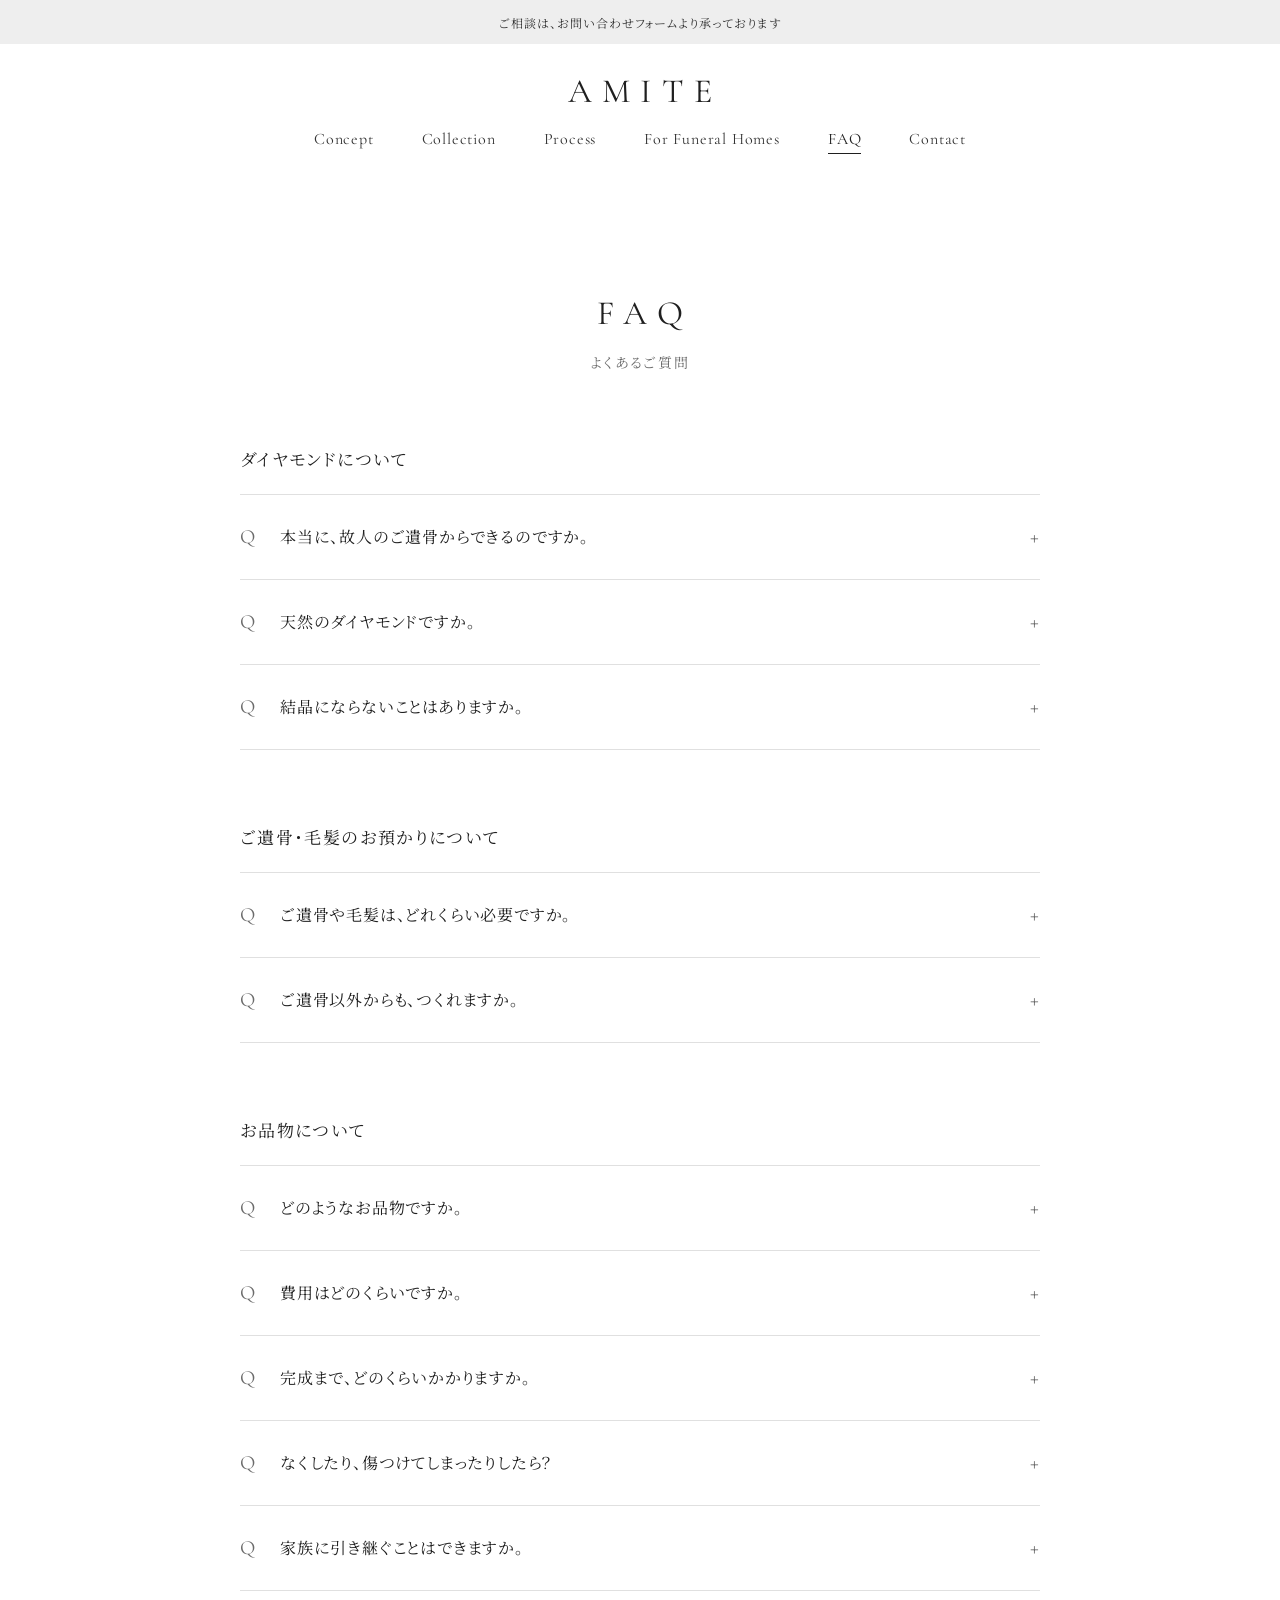
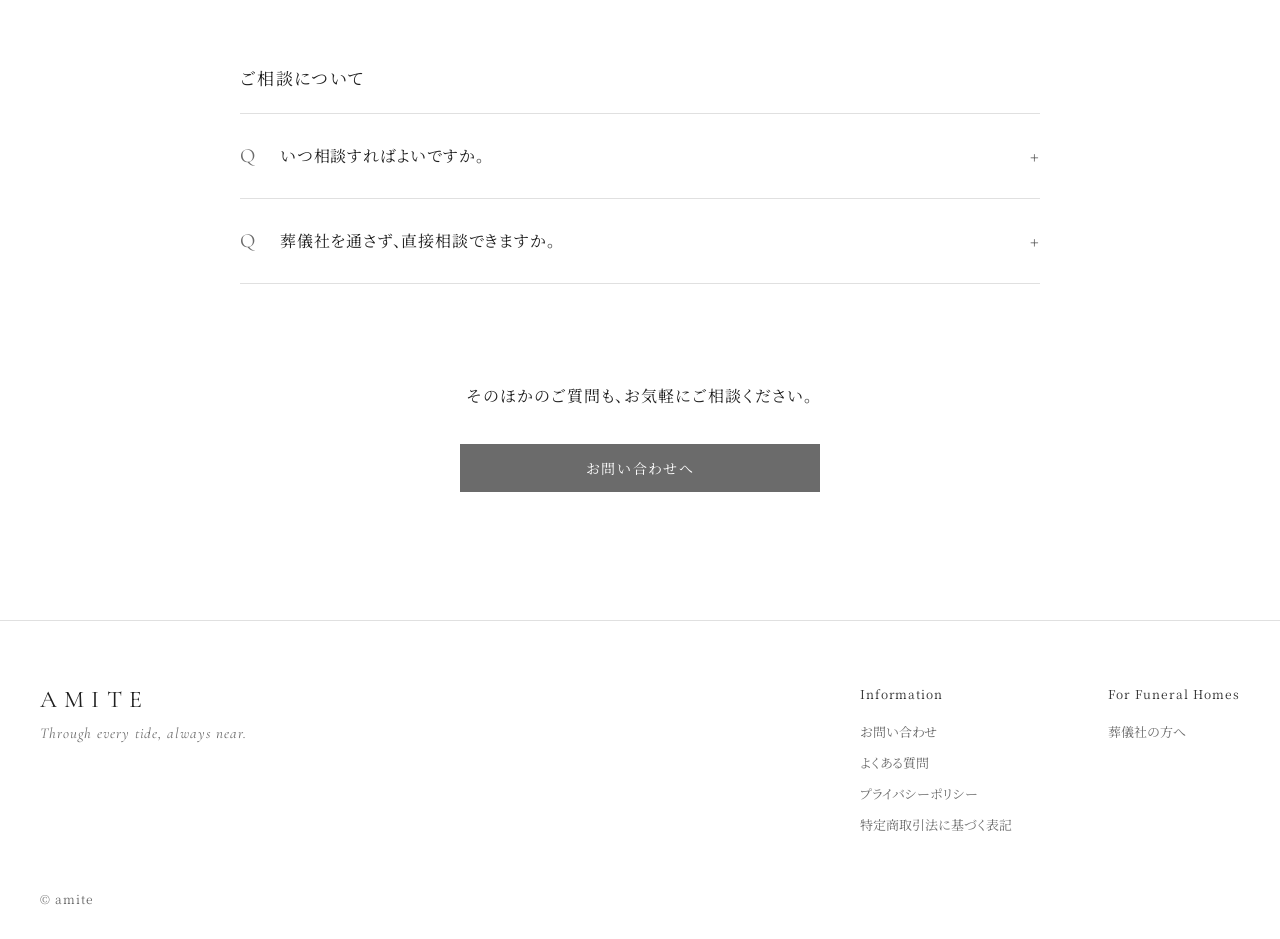
==== site/faq.html @ b63b6811 "FAQページを追加 Co-Authored-By: Claude Opus 5.5 <noreply@anthropic.com> Claude-Session: https://claude.ai/" ====
<!DOCTYPE html>
<html lang="ja">
<head>
<meta charset="utf-8">
<meta name="viewport" content="width=device-width, initial-scale=1">
<title>よくある質問｜amite</title>
<meta name="description" content="amiteのメモリアルペンダントについて、よくいただくご質問をまとめました。">
<link rel="preconnect" href="https://fonts.googleapis.com">
<link rel="preconnect" href="https://fonts.gstatic.com" crossorigin>
<link href="https://fonts.googleapis.com/css2?family=Cormorant+Garamond:ital,wght@0,400;1,400&family=Noto+Serif+JP:wght@400;600&display=swap" rel="stylesheet">
<link rel="stylesheet" href="css/style.css">
<script src="js/main.js" defer></script>
</head>
<body>

<div class="announce">ご相談は、お問い合わせフォームより承っております</div>

<header class="site-header" id="top">
  <a href="index.html" class="logo">AMITE</a>
  <button class="menu-btn" type="button" aria-expanded="false" aria-controls="global-nav" aria-label="メニューを開く"><span></span><span></span></button>
  <nav class="gnav" id="global-nav" aria-label="グローバルナビゲーション">
    <a href="index.html#concept">Concept</a>
    <a href="index.html#collection">Collection</a>
    <a href="index.html#process">Process</a>
    <a href="index.html#funeral">For Funeral Homes</a>
    <a href="faq.html" aria-current="page">FAQ</a>
    <a href="index.html#contact">Contact</a>
  </nav>
</header>

<main class="faq-page">
  <div class="faq-head">
    <h1 class="display">FAQ</h1>
    <p>よくあるご質問</p>
  </div>

  <section class="faq-group" aria-labelledby="faq-g1">
    <h2 class="faq-group-title" id="faq-g1">ダイヤモンドについて</h2>
    <details class="faq-item">
      <summary><span class="faq-q">Q</span><span class="faq-text">本当に、故人のご遺骨からできるのですか。</span></summary>
      <div class="faq-a"><p>ご遺骨に含まれる炭素を取り出し、高温低圧の環境で少しずつ結晶を育てます。技術としては確立されたものです。私たちは製造の各工程で管理番号をお伝えし、検品の証明書をお付けしています。</p></div>
    </details>
    <details class="faq-item">
      <summary><span class="faq-q">Q</span><span class="faq-text">天然のダイヤモンドですか。</span></summary>
      <div class="faq-a"><p>実験室で生成されるラボグロウンダイヤモンドです。天然ダイヤモンドではありません。</p></div>
    </details>
    <details class="faq-item">
      <summary><span class="faq-q">Q</span><span class="faq-text">結晶にならないことはありますか。</span></summary>
      <div class="faq-a"><p>ごくまれにあります。これまでのところ、ほとんどの場合は問題なく結晶になっています。万が一そうならなかった場合は、全額をご返金します。ただし、お預かりしたご遺骨はお返しできません。</p></div>
    </details>
  </section>

  <section class="faq-group" aria-labelledby="faq-g2">
    <h2 class="faq-group-title" id="faq-g2">ご遺骨・毛髪のお預かりについて</h2>
    <details class="faq-item">
      <summary><span class="faq-q">Q</span><span class="faq-text">ご遺骨や毛髪は、どれくらい必要ですか。</span></summary>
      <div class="faq-a"><p>約2〜3グラムです。ごく一部で、すべてをお預かりするものではありません。</p></div>
    </details>
    <details class="faq-item">
      <summary><span class="faq-q">Q</span><span class="faq-text">ご遺骨以外からも、つくれますか。</span></summary>
      <div class="faq-a"><p>毛髪からもおつくりできます。</p></div>
    </details>
  </section>

  <section class="faq-group" aria-labelledby="faq-g3">
    <h2 class="faq-group-title" id="faq-g3">お品物について</h2>
    <details class="faq-item">
      <summary><span class="faq-q">Q</span><span class="faq-text">どのようなお品物ですか。</span></summary>
      <div class="faq-a">
        <dl class="faq-spec">
          <div><dt>かたち</dt><dd>ペンダント（チェーン付き）</dd></div>
          <div><dt>素材</dt><dd>K18／ご遺骨または毛髪から生成したダイヤモンド</dd></div>
          <div><dt>サイズ</dt><dd>0.3ct・0.5ct・0.7ct・1.0ct</dd></div>
        </dl>
      </div>
    </details>
    <details class="faq-item">
      <summary><span class="faq-q">Q</span><span class="faq-text">費用はどのくらいですか。</span></summary>
      <div class="faq-a"><p>仕様・価格は別途ご案内します。お気軽にお問い合わせください。</p></div>
    </details>
    <details class="faq-item">
      <summary><span class="faq-q">Q</span><span class="faq-text">完成まで、どのくらいかかりますか。</span></summary>
      <div class="faq-a"><p>素材のお預かりから、およそ5か月です。</p></div>
    </details>
    <details class="faq-item">
      <summary><span class="faq-q">Q</span><span class="faq-text">なくしたり、傷つけてしまったりしたら？</span></summary>
      <div class="faq-a"><p>同じものを作り直すことはできません。この点は、お決めになる前に必ずご承知おきください。</p></div>
    </details>
    <details class="faq-item">
      <summary><span class="faq-q">Q</span><span class="faq-text">家族に引き継ぐことはできますか。</span></summary>
      <div class="faq-a"><p>お手元に置いたのち、ご自身のお子さまやお孫さまへ引き継いでいくこともできます。</p></div>
    </details>
  </section>

  <section class="faq-group" aria-labelledby="faq-g4">
    <h2 class="faq-group-title" id="faq-g4">ご相談について</h2>
    <details class="faq-item">
      <summary><span class="faq-q">Q</span><span class="faq-text">いつ相談すればよいですか。</span></summary>
      <div class="faq-a"><p>お急ぎになる必要はありません。納骨時でも、四十九日でも、一周忌でも、十年後でも。ご家族の気持ちが定まったときに、はじめてご相談ください。決めないという選択も、もちろんあります。</p></div>
    </details>
    <details class="faq-item">
      <summary><span class="faq-q">Q</span><span class="faq-text">葬儀社を通さず、直接相談できますか。</span></summary>
      <div class="faq-a"><p>はい。葬儀社さまの窓口のほか、amiteのご相談窓口でも直接承っております。</p></div>
    </details>
  </section>

  <div class="faq-cta">
    <p>そのほかのご質問も、<br class="sp-only">お気軽にご相談ください。</p>
    <a href="index.html#contact" class="btn-primary btn-link">お問い合わせへ</a>
  </div>
</main>

<footer class="site-footer">
  <div class="footer-top">
    <div class="footer-brand">
      <div class="footer-logo">AMITE</div>
      <div class="footer-tag">Through every tide, always near.</div>
    </div>
    <div class="footer-links">
      <div class="footer-col">
        <div class="footer-col-title">Information</div>
        <a href="index.html#contact">お問い合わせ</a>
        <a href="faq.html">よくある質問</a>
        <a href="#">プライバシーポリシー</a>
        <a href="#">特定商取引法に基づく表記</a>
      </div>
      <div class="footer-col">
        <div class="footer-col-title">For Funeral Homes</div>
        <a href="index.html#funeral">葬儀社の方へ</a>
      </div>
    </div>
  </div>
  <div class="footer-copy">© amite</div>
</footer>

</body>
</html>
---- site/css/style.css ----
/* amite TOP — DESIGN.md のトークンに準拠 */
:root {
  --c-primary: #1F1F1F;
  --c-secondary: #6B6B6B;
  --c-neutral: #F6F6F6;
  --c-surface: #FFFFFF;
  --c-text: #333333;
  --c-announce: #EEEEEE;
  --c-border: #E0E0E0;
  --c-border-strong: #B5B5B5;
  --c-error: #A84545;
  --f-en: 'Cormorant Garamond', 'Noto Serif JP', serif;
  --f-ja: 'Noto Serif JP', 'Yu Mincho', 'YuMincho', serif;
  --side: clamp(24px, 4vw, 40px);
  --sec-y: clamp(96px, 12vw, 180px);
  --header-h: 150px;
}

*, *::before, *::after { box-sizing: border-box; }
html { scroll-behavior: smooth; -webkit-text-size-adjust: 100%; }
body {
  margin: 0;
  background: var(--c-surface);
  color: var(--c-text);
  font-family: var(--f-ja);
  -webkit-font-smoothing: antialiased;
  font-feature-settings: 'palt' 1;
}
body.is-locked { overflow: hidden; }
img { max-width: 100%; }
button { font-family: inherit; }
::selection { background: var(--c-primary); color: #fff; }
a { color: var(--c-text); text-decoration: underline; text-underline-offset: 6px; text-decoration-thickness: 1px; }
a:hover { color: var(--c-primary); }
:focus-visible { outline: 1px solid var(--c-primary); outline-offset: 4px; }

/* ---------- 共通タイポ ---------- */
.eyebrow { font-family: var(--f-en); font-size: 15px; letter-spacing: 0.36em; color: var(--c-secondary); }
.display { margin: 0; font-weight: 400; font-family: var(--f-en); font-size: 34px; line-height: 44px; letter-spacing: 0.3em; color: var(--c-primary); }
.heading { margin: 0; font-weight: 400; font-size: clamp(24px, 2.4vw, 32px); line-height: 1.7; letter-spacing: 0.12em; color: var(--c-primary); }
.subheading { margin: 0; font-weight: 400; font-size: 20px; line-height: 34px; letter-spacing: 0.06em; color: var(--c-primary); }
.body-lg { margin: 0; font-size: 16px; line-height: 2.1; letter-spacing: 0.05em; text-wrap: pretty; }
.body-md { margin: 0; font-size: 15px; line-height: 30px; letter-spacing: 0.05em; }
br.sp-only { display: none; }
.text-link { align-self: flex-start; font-size: 13px; letter-spacing: 0.1em; }

/* ---------- ボタン ---------- */
.btn-primary {
  width: 100%; max-width: 360px; height: 48px;
  background: var(--c-secondary); color: #fff; border: none;
  font-size: 14px; letter-spacing: 0.12em; cursor: pointer;
  transition: background .3s;
}
.btn-primary:hover { background: var(--c-primary); }
.btn-primary:disabled { opacity: .6; cursor: default; }
.btn-block { max-width: none; }
.btn-link { display: inline-flex; align-items: center; justify-content: center; text-decoration: none; color: #fff; }
.btn-link:hover { color: #fff; }
.btn-outline {
  height: 40px; padding: 0 20px;
  background: transparent; border: 1px solid var(--c-border-strong); color: var(--c-text);
  font-size: 14px; letter-spacing: 0.08em; cursor: pointer;
  transition: border-color .3s;
}
.btn-outline:hover { border-color: var(--c-primary); }
.btn-start { align-self: flex-start; }

/* ---------- スクロール表示 ---------- */
.rv { opacity: 0; transform: translateY(28px); transition: opacity 1.4s ease, transform 1.4s ease; }
.rv-delay { transition-delay: .25s; }
.is-in.rv, .is-in .rv { opacity: 1; transform: none; }

/* ---------- お知らせバー ---------- */
.announce {
  height: 44px; background: var(--c-announce);
  display: flex; align-items: center; justify-content: center;
  padding: 0 16px; text-align: center;
  font-size: 12px; letter-spacing: 0.08em; color: var(--c-text);
}

/* ---------- ヘッダー ---------- */
.site-header {
  position: sticky; top: 0; z-index: 40;
  background: #fff;
  display: flex; flex-direction: column; align-items: center; gap: 16px;
  padding: 28px 40px 22px;
  border-bottom: 1px solid transparent;
  transition: padding .5s ease, border-color .5s ease;
}
.site-header.is-scrolled { padding: 14px 40px 12px; border-bottom-color: var(--c-border); }
.logo {
  font-family: var(--f-en); font-size: 34px; letter-spacing: 0.3em; line-height: 1.2;
  color: var(--c-primary); padding-left: 0.3em; text-decoration: none;
  transition: font-size .5s ease;
}
.is-scrolled .logo { font-size: 24px; }
.gnav {
  display: flex; flex-wrap: wrap; justify-content: center; gap: 12px 48px;
  font-family: var(--f-en); font-size: 16px; letter-spacing: 0.05em;
}
.gnav a {
  color: var(--c-text); text-decoration: none;
  padding-bottom: 4px; border-bottom: 1px solid transparent;
  transition: border-color .3s;
}
.gnav a:hover { border-bottom-color: var(--c-primary); color: var(--c-primary); }
.gnav a[aria-current=page] { border-bottom-color: var(--c-primary); color: var(--c-primary); }
.menu-btn { display: none; }

/* ---------- ヒーロー ---------- */
.hero {
  position: relative;
  height: calc(100vh - var(--header-h)); min-height: 560px; max-height: 960px;
  overflow: hidden; background: #8C8478;
}
.hero-slide {
  position: absolute; inset: 0; width: 100%; height: 100%;
  object-fit: cover; display: block;
  opacity: 0; transform: scale(1.06);
  transition: opacity 1.6s ease, transform 9s ease-out;
}
.hero-slide.is-active { opacity: 1; transform: scale(1); }
.hero-shade { position: absolute; inset: 0; background: linear-gradient(to top, #00000066 0%, #00000000 45%); }
.hero-copy {
  position: absolute; left: clamp(24px, 4vw, 64px); bottom: clamp(40px, 7vh, 72px);
  display: flex; flex-direction: column; gap: 18px; color: #fff;
  opacity: 0; transform: translateY(16px);
  transition: opacity 1.6s ease .3s, transform 1.6s ease .3s;
}
.is-loaded .hero-copy { opacity: 1; transform: none; }
.hero-en { margin: 0; font-family: var(--f-en); font-style: italic; font-size: 19px; letter-spacing: 0.08em; }
.hero-title { margin: 0; font-weight: 400; font-size: clamp(26px, 3vw, 42px); line-height: 1.5; letter-spacing: 0.14em; }
.hero-ctrl {
  position: absolute; right: clamp(24px, 4vw, 64px); bottom: clamp(40px, 7vh, 72px);
  display: flex; align-items: center; gap: 20px; color: #fff;
}
.hero-no { font-family: var(--f-en); font-size: 15px; letter-spacing: 0.2em; }
.hero-prog { width: 96px; height: 1px; background: #FFFFFF59; position: relative; overflow: hidden; }
.hero-prog-bar { position: absolute; left: 0; top: 0; bottom: 0; width: 0; background: #fff; }
.hero-dots { display: flex; gap: 10px; }
.hero-dot {
  width: 8px; height: 8px; padding: 0; border: none; border-radius: 9999px;
  cursor: pointer; background: #FFFFFF80; transition: background .4s;
}
.hero-dot.is-active { background: #fff; }

/* ---------- Concept ---------- */
.concept {
  padding: var(--sec-y) var(--side) var(--sec-y) 0;
  display: grid; grid-template-columns: minmax(0, 5fr) minmax(0, 6fr);
  gap: clamp(40px, 8vw, 140px); align-items: center;
}
.concept-media { aspect-ratio: 4 / 5; overflow: hidden; background: var(--c-neutral); }
.concept-media img { width: 100%; height: 100%; object-fit: cover; display: block; }
.concept-body { display: flex; flex-direction: column; gap: 40px; max-width: 560px; }
.disclosure { display: flex; flex-direction: column; }
.disclosure-panel {
  overflow: hidden; max-height: 0; opacity: 0;
  transition: max-height 1s ease, opacity .8s ease .15s;
}
.disclosure-panel.is-open { opacity: 1; }
.statement {
  margin: 36px 0 0; padding-left: 24px; border-left: 1px solid var(--c-border);
  font-size: 15px; line-height: 2.3; letter-spacing: 0.08em; color: var(--c-text);
}

/* ---------- Collection ---------- */
.collection {
  padding: 0 var(--side) var(--sec-y);
  display: flex; flex-direction: column; gap: 64px;
}
.collection-head {
  display: flex; flex-wrap: wrap; gap: 16px 40px;
  justify-content: space-between; align-items: flex-end;
  border-bottom: 1px solid var(--c-border); padding-bottom: 28px;
}
.collection-head p { margin: 0; font-size: 15px; line-height: 28px; letter-spacing: 0.05em; }
.collection-grid {
  display: grid; grid-template-columns: minmax(0, 7fr) minmax(0, 5fr);
  gap: clamp(40px, 7vw, 120px); align-items: center;
}
.collection-media { position: relative; aspect-ratio: 1 / 1; overflow: hidden; background: var(--c-neutral); }
.motif-img {
  position: absolute; inset: 0; width: 100%; height: 100%;
  object-fit: cover; display: block;
  opacity: 0; transform: scale(1.04);
  transition: opacity 1s ease, transform 1.6s ease;
}
.motif-img.is-active { opacity: 1; transform: scale(1); }
.collection-info { display: flex; flex-direction: column; gap: 40px; }
.motif-picker { display: flex; gap: 28px; }
.motif-btn {
  display: flex; flex-direction: column; align-items: center; gap: 10px;
  background: none; border: none; padding: 0; cursor: pointer; color: var(--c-text);
}
.motif-thumb {
  width: 44px; height: 44px; border-radius: 9999px; padding: 3px;
  border: 1px solid var(--c-border); transition: border-color .3s;
  display: block; overflow: hidden; clip-path: circle(50%);
}
.motif-thumb img {
  width: 100%; height: 100%; border-radius: 9999px;
  object-fit: cover; transform: scale(3.2); display: block;
}
.motif-label { font-size: 12px; letter-spacing: 0.08em; color: var(--c-secondary); }
.motif-btn.is-active .motif-thumb { border-color: var(--c-primary); }
.motif-btn.is-active .motif-label { color: var(--c-primary); }
.motif-panel { display: flex; flex-direction: column; gap: 40px; }
.motif-panel[hidden] { display: none; }
.motif-name { display: flex; flex-direction: column; gap: 6px; }
.motif-en { font-family: var(--f-en); font-size: 44px; letter-spacing: 0.12em; line-height: 1.1; color: var(--c-primary); }
.motif-meta { display: flex; gap: 16px; font-size: 13px; letter-spacing: 0.08em; color: var(--c-secondary); }
.motif-desc { display: flex; flex-direction: column; gap: 4px; font-size: 16px; line-height: 2; letter-spacing: 0.05em; min-height: 128px; }
.motif-desc p { margin: 0; }

/* ---------- Engraving ---------- */
.engraving {
  background: var(--c-neutral);
  padding: clamp(96px, 11vw, 170px) var(--side);
  display: grid; grid-template-columns: repeat(2, minmax(0, 1fr));
  gap: clamp(48px, 7vw, 120px); align-items: start;
}
.engraving-body { display: flex; flex-direction: column; gap: 36px; padding-left: clamp(0px, 4vw, 80px); max-width: 560px; }
.engraving .note { margin: 0; font-size: 14px; line-height: 2; letter-spacing: 0.05em; color: var(--c-secondary); }
.questions { margin: 0; padding: 0; list-style: none; display: flex; flex-direction: column; }
.questions li {
  display: grid; grid-template-columns: 56px minmax(0, 1fr); gap: 16px;
  padding: 32px 0; border-top: 1px solid #D6D6D6;
}
.questions li:last-child { border-bottom: 1px solid #D6D6D6; }
.q-no { font-family: var(--f-en); font-style: italic; font-size: 22px; color: var(--c-secondary); }
.q-text { font-size: clamp(17px, 1.5vw, 20px); line-height: 1.9; letter-spacing: 0.06em; color: var(--c-primary); }

/* ---------- Process ---------- */
.process {
  padding: clamp(96px, 10vw, 160px) var(--side);
  border-top: 1px solid var(--c-border);
  display: flex; flex-direction: column; gap: 56px;
}
.process-head { display: flex; flex-wrap: wrap; gap: 24px 40px; justify-content: space-between; align-items: flex-end; }
.process-lead { display: flex; flex-direction: column; gap: 20px; }
.process-lead p { margin: 0; font-size: 16px; line-height: 32px; letter-spacing: 0.05em; }
.steps { display: grid; grid-template-columns: repeat(6, minmax(0, 1fr)); gap: 16px; }
.step {
  text-align: left; background: none; border: none;
  border-top: 1px solid var(--c-border); padding: 20px 0 0; cursor: pointer;
  display: flex; flex-direction: column; gap: 8px; transition: border-color .4s;
}
.step-n { font-family: var(--f-en); font-size: 16px; letter-spacing: 0.1em; color: var(--c-secondary); transition: color .4s; }
.step-t { font-size: 15px; letter-spacing: 0.05em; color: var(--c-secondary); transition: color .4s; }
.step.is-done { border-top-color: var(--c-primary); }
.step.is-active .step-n, .step.is-active .step-t { color: var(--c-primary); }
.process-detail {
  display: grid; grid-template-columns: minmax(0, 5fr) minmax(0, 7fr);
  gap: clamp(40px, 7vw, 120px); align-items: center;
}
.step-panel { display: flex; flex-direction: column; gap: 20px; }
.step-panel[hidden] { display: none; }
.step-big { font-family: var(--f-en); font-size: 72px; line-height: 1; letter-spacing: 0.04em; color: var(--c-primary); }
.step-title { font-size: 20px; line-height: 34px; letter-spacing: 0.06em; color: var(--c-primary); }
.step-panel p { margin: 0; font-size: 15px; line-height: 30px; letter-spacing: 0.05em; min-height: 60px; }
.process-media { aspect-ratio: 3 / 2; overflow: hidden; background: var(--c-neutral); }
.process-media img { width: 100%; height: 100%; object-fit: cover; display: block; }

/* ---------- Booklet / Funeral ---------- */
.info {
  margin: 0 var(--side);
  border-top: 1px solid var(--c-border); border-bottom: 1px solid var(--c-border);
  display: grid; grid-template-columns: repeat(2, minmax(0, 1fr));
}
.info-col { padding: clamp(48px, 6vw, 88px) clamp(24px, 5vw, 80px); display: flex; flex-direction: column; gap: 24px; }
.info-booklet { border-right: 1px solid var(--c-border); }
.booklet-frame {
  background: var(--c-neutral); height: 460px; margin-bottom: 16px;
  display: flex; align-items: center; justify-content: center;
  padding: 32px; overflow: hidden;
}
.booklet-frame img { height: 100%; width: auto; max-width: 100%; object-fit: contain; display: block; }
.fh-actions { display: flex; flex-wrap: wrap; gap: 24px; align-items: center; }
.fh-message {
  margin-top: 8px; padding-left: 24px; border-left: 1px solid var(--c-border);
  display: flex; flex-direction: column; gap: 16px;
  font-size: 14px; line-height: 2.1; letter-spacing: 0.05em; color: var(--c-text);
}
.fh-message p { margin: 0; }
.fh-message dl { margin: 0; display: flex; flex-direction: column; gap: 14px; }
.fh-message dl > div { display: flex; flex-direction: column; gap: 2px; }
.fh-message dt { color: var(--c-primary); font-weight: 600; letter-spacing: 0.08em; }
.fh-message dd { margin: 0 0 0 1em; color: var(--c-secondary); }

/* ---------- Contact ---------- */
.contact {
  padding: var(--sec-y) 24px;
  display: flex; flex-direction: column; align-items: center; gap: 44px;
}
.contact .display { padding-left: 0.3em; }
.contact p { margin: 0; font-size: 17px; line-height: 2; letter-spacing: 0.06em; text-align: center; color: var(--c-primary); }

/* ---------- FAQ ---------- */
section[id] { scroll-margin-top: 120px; }
.faq-page { max-width: 880px; margin: 0 auto; padding: clamp(80px, 9vw, 140px) var(--side) clamp(96px, 10vw, 160px); display: flex; flex-direction: column; gap: 72px; }
.faq-head { display: flex; flex-direction: column; align-items: center; gap: 16px; text-align: center; }
.faq-head .display { padding-left: 0.3em; }
.faq-head p { margin: 0; font-size: 14px; letter-spacing: 0.12em; color: var(--c-secondary); }
.faq-group { display: flex; flex-direction: column; }
.faq-group-title { margin: 0 0 20px; font-weight: 400; font-size: 17px; line-height: 30px; letter-spacing: 0.08em; color: var(--c-primary); }
.faq-item { border-top: 1px solid var(--c-border); }
.faq-item:last-child { border-bottom: 1px solid var(--c-border); }
.faq-item summary {
  list-style: none; cursor: pointer;
  display: grid; grid-template-columns: 28px minmax(0, 1fr) 16px; gap: 12px; align-items: baseline;
  padding: 24px 0; font-size: 16px; line-height: 1.8; letter-spacing: 0.05em; color: var(--c-primary);
}
.faq-item summary::-webkit-details-marker { display: none; }
.faq-item summary::after { content: '+'; font-family: var(--f-en); font-size: 22px; line-height: 1; color: var(--c-secondary); justify-self: end; transition: transform .3s ease; }
.faq-item[open] summary::after { transform: rotate(45deg); }
.faq-q { font-family: var(--f-en); font-size: 20px; color: var(--c-secondary); }
.faq-a { padding: 0 28px 28px 40px; font-size: 15px; line-height: 2.1; letter-spacing: 0.05em; color: var(--c-text); }
.faq-a p { margin: 0; }
.faq-spec { margin: 0; display: flex; flex-direction: column; gap: 6px; }
.faq-spec div { display: grid; grid-template-columns: 5em minmax(0, 1fr); gap: 12px; }
.faq-spec dt { color: var(--c-secondary); }
.faq-spec dd { margin: 0; }
.faq-cta { display: flex; flex-direction: column; align-items: center; gap: 32px; text-align: center; padding-top: 24px; }
.faq-cta p { margin: 0; font-size: 16px; line-height: 2; letter-spacing: 0.06em; color: var(--c-primary); }

/* ---------- Footer ---------- */
.site-footer {
  border-top: 1px solid var(--c-border);
  padding: 64px var(--side) 32px;
  display: flex; flex-direction: column; gap: 56px;
}
.footer-top { display: flex; flex-wrap: wrap; gap: 40px; justify-content: space-between; }
.footer-brand { display: flex; flex-direction: column; gap: 10px; }
.footer-logo { font-family: var(--f-en); font-size: 24px; letter-spacing: 0.3em; color: var(--c-primary); }
.footer-tag { font-family: var(--f-en); font-style: italic; font-size: 15px; letter-spacing: 0.06em; color: var(--c-secondary); }
.footer-links { display: flex; gap: 96px; flex-wrap: wrap; }
.footer-col { display: flex; flex-direction: column; gap: 12px; }
.footer-col-title { font-size: 12px; letter-spacing: 0.08em; margin-bottom: 8px; }
.footer-col a { font-size: 13px; color: var(--c-secondary); text-decoration: none; }
.footer-col a:hover { color: var(--c-primary); }
.footer-copy { font-size: 12px; letter-spacing: 0.08em; color: var(--c-secondary); }

/* ---------- お問い合わせモーダル ---------- */
.modal {
  position: fixed; inset: 0; z-index: 80;
  background: #1F1F1F66;
  display: flex; justify-content: center; align-items: flex-start;
  overflow-y: auto; padding: 56px 16px;
  opacity: 0; pointer-events: none; visibility: hidden;
  transition: opacity .5s ease, visibility 0s linear .5s;
}
.modal.is-open { opacity: 1; pointer-events: auto; visibility: visible; transition: opacity .5s ease; }
.modal-panel {
  width: 100%; max-width: 560px; background: #fff;
  border: 1px solid var(--c-border-strong);
  padding: 40px 36px;
  display: flex; flex-direction: column; gap: 28px;
  transform: translateY(24px); transition: transform .6s ease;
}
.modal.is-open .modal-panel { transform: none; }
.modal-head { display: flex; justify-content: space-between; align-items: baseline; }
.modal-title { font-family: var(--f-en); font-size: 28px; letter-spacing: 0.3em; color: var(--c-primary); }
.modal-close {
  background: none; border: none; padding: 0; cursor: pointer;
  font-size: 13px; letter-spacing: 0.08em; color: var(--c-secondary);
  text-decoration: underline; text-underline-offset: 5px;
}
.modal-done { display: flex; flex-direction: column; gap: 32px; padding: 24px 0; }
.modal-done[hidden] { display: none; }
.modal-done p { margin: 0; font-size: 16px; line-height: 2; letter-spacing: 0.05em; }
.modal-done .btn-outline { align-self: flex-start; }

.contact-form { display: flex; flex-direction: column; gap: 24px; }
.contact-form[hidden] { display: none; }
.form-lead { margin: 0; font-size: 14px; line-height: 2; letter-spacing: 0.05em; color: var(--c-secondary); }
.form-notice { margin: 0; padding: 14px 16px; background: var(--c-neutral); font-size: 13px; line-height: 1.9; letter-spacing: 0.05em; color: var(--c-text); }
.form-notice[hidden] { display: none; }
.field { display: flex; flex-direction: column; gap: 8px; margin: 0; padding: 0; border: none; min-width: 0; }
.field[hidden] { display: none; }
.field-label { font-size: 12px; letter-spacing: 0.08em; padding: 0; margin-bottom: 8px; }
label.field .field-label { margin-bottom: 0; }
.field input:not([type=checkbox]), .field textarea {
  height: 44px; border: 1px solid var(--c-border-strong);
  padding: 10px 12px; font-family: inherit; font-size: 15px; color: var(--c-text);
  border-radius: 0; outline: none; background: #fff; -webkit-appearance: none; appearance: none;
}
.field textarea { height: auto; line-height: 1.9; resize: vertical; }
.field input:focus, .field textarea:focus { border-color: var(--c-primary); }
.field .is-invalid { border-color: var(--c-error); }
.field-err { font-size: 12px; color: var(--c-error); }
.field-err:empty { display: none; }
.chips { display: flex; flex-wrap: wrap; gap: 8px; }
.chip {
  height: 40px; padding: 0 20px;
  border: 1px solid var(--c-border-strong); background: transparent; color: var(--c-text);
  font-size: 14px; letter-spacing: 0.08em; cursor: pointer; transition: all .3s;
}
.chip { min-height: 40px; height: auto; padding: 8px 18px; line-height: 1.6; text-align: left; }
.other-input[hidden] { display: none; }
.field-help { font-size: 12px; line-height: 1.9; letter-spacing: 0.04em; color: var(--c-secondary); }
.chip.is-on { border-color: var(--c-primary); background: var(--c-primary); color: #fff; }
.agree { display: flex; gap: 12px; align-items: center; font-size: 13px; letter-spacing: 0.05em; cursor: pointer; }
.agree input { width: 18px; height: 18px; accent-color: var(--c-primary); margin: 0; flex: none; }

/* ---------- レスポンシブ ---------- */
@media (max-width: 1080px) {
  .engraving { grid-template-columns: minmax(0, 1fr); }
  .engraving-body { padding-left: 0; }
  .steps { grid-template-columns: repeat(3, minmax(0, 1fr)); row-gap: 28px; }
}

@media (max-width: 900px) {
  .info { grid-template-columns: minmax(0, 1fr); }
  .info-booklet { border-right: none; border-bottom: 1px solid var(--c-border); }
  .concept { grid-template-columns: minmax(0, 1fr); padding: 88px var(--side) 96px; gap: 48px; }
  .concept-media { margin-left: calc(var(--side) * -1); margin-right: 15%; }
  .concept-body { max-width: none; }
  .collection-grid, .process-detail { grid-template-columns: minmax(0, 1fr); gap: 48px; }
}

@media (max-width: 760px) {
  :root { --header-h: 108px; }
  .announce { height: auto; min-height: 40px; padding: 10px 16px; font-size: 11px; }

  .site-header {
    flex-direction: row; justify-content: center;
    padding: 18px 20px 16px;
  }
  .site-header.is-scrolled { padding: 12px 20px 10px; }
  .logo { font-size: 28px; }
  .is-scrolled .logo { font-size: 22px; }
  .menu-btn {
    display: block; position: absolute; right: 12px; top: 50%; transform: translateY(-50%);
    width: 44px; height: 44px; background: none; border: none; padding: 0; cursor: pointer;
  }
  .menu-btn span {
    position: absolute; left: 12px; right: 12px; height: 1px; background: var(--c-primary);
    transition: transform .4s ease, top .4s ease;
  }
  .menu-btn span:nth-child(1) { top: 18px; }
  .menu-btn span:nth-child(2) { top: 25px; }
  .menu-btn[aria-expanded=true] span:nth-child(1) { top: 22px; transform: rotate(35deg); }
  .menu-btn[aria-expanded=true] span:nth-child(2) { top: 22px; transform: rotate(-35deg); }
  .gnav {
    position: absolute; left: 0; right: 0; top: 100%;
    flex-direction: column; align-items: center; gap: 0;
    background: #fff; border-bottom: 1px solid var(--c-border);
    font-size: 18px;
    max-height: 0; overflow: hidden; visibility: hidden;
    transition: max-height .5s ease, visibility 0s linear .5s;
  }
  .gnav.is-open { max-height: 420px; visibility: visible; transition: max-height .5s ease; }
  .gnav a { padding: 14px 0; border-bottom: none; }
  .gnav a:first-child { margin-top: 12px; }
  .gnav a:last-child { margin-bottom: 20px; }

  .hero { height: calc(100svh - var(--header-h) - 40px); min-height: 480px; }
  .hero-copy { left: 24px; right: 24px; bottom: 84px; gap: 12px; }
  .hero-en { font-size: 16px; }
  br.sp-only { display: inline; }
  .hero-ctrl { left: 24px; right: auto; bottom: 36px; gap: 16px; }

  .display { font-size: 28px; line-height: 38px; letter-spacing: 0.24em; }
  .concept { padding-top: 72px; padding-bottom: 80px; }
  .concept-body { gap: 32px; }
  .body-lg { font-size: 15px; line-height: 2.1; }
  .collection { gap: 40px; padding-bottom: 96px; }
  .collection-info { gap: 32px; }
  .motif-panel { gap: 28px; }
  .motif-en { font-size: 36px; }
  .motif-desc { font-size: 15px; min-height: 0; }
  .engraving { padding-top: 88px; padding-bottom: 88px; gap: 40px; }
  .engraving-body { gap: 28px; }
  .questions li { grid-template-columns: 40px minmax(0, 1fr); gap: 12px; padding: 24px 0; }
  .process { padding-top: 88px; padding-bottom: 88px; gap: 40px; }
  .steps { grid-template-columns: repeat(2, minmax(0, 1fr)); gap: 24px 16px; }
  .step { padding-top: 14px; }
  .step-t { font-size: 14px; }
  .step-big { font-size: 56px; }
  .step-title { font-size: 18px; line-height: 30px; }
  .info { margin: 0; border-left: none; border-right: none; }
  .info-col { padding: 64px 24px; }
  .booklet-frame { height: 380px; padding: 28px; margin-bottom: 16px; }
  .fh-message { padding-left: 16px; }
  .contact { padding: 96px 24px; gap: 36px; }
  .contact p { font-size: 15px; }
  .faq-page { gap: 56px; }
  .faq-item summary { font-size: 15px; padding: 20px 0; grid-template-columns: 22px minmax(0, 1fr) 16px; gap: 10px; }
  .faq-a { padding: 0 8px 24px 32px; font-size: 14px; }
  .footer-links { gap: 48px; }
  .modal { padding: 24px 12px; }
  .modal-panel { padding: 32px 22px; gap: 24px; }
  .modal-title { font-size: 24px; letter-spacing: 0.24em; }
}

@media (max-width: 380px) {
  .hero-title { font-size: 23px; letter-spacing: 0.1em; }
  .chip { padding: 8px 14px; }
}

@media (prefers-reduced-motion: reduce) {
  html { scroll-behavior: auto; }
  .rv, .hero-copy { opacity: 1 !important; transform: none !important; transition: none !important; }
  .hero-slide, .motif-img { transition: opacity .6s ease; transform: none !important; }
}
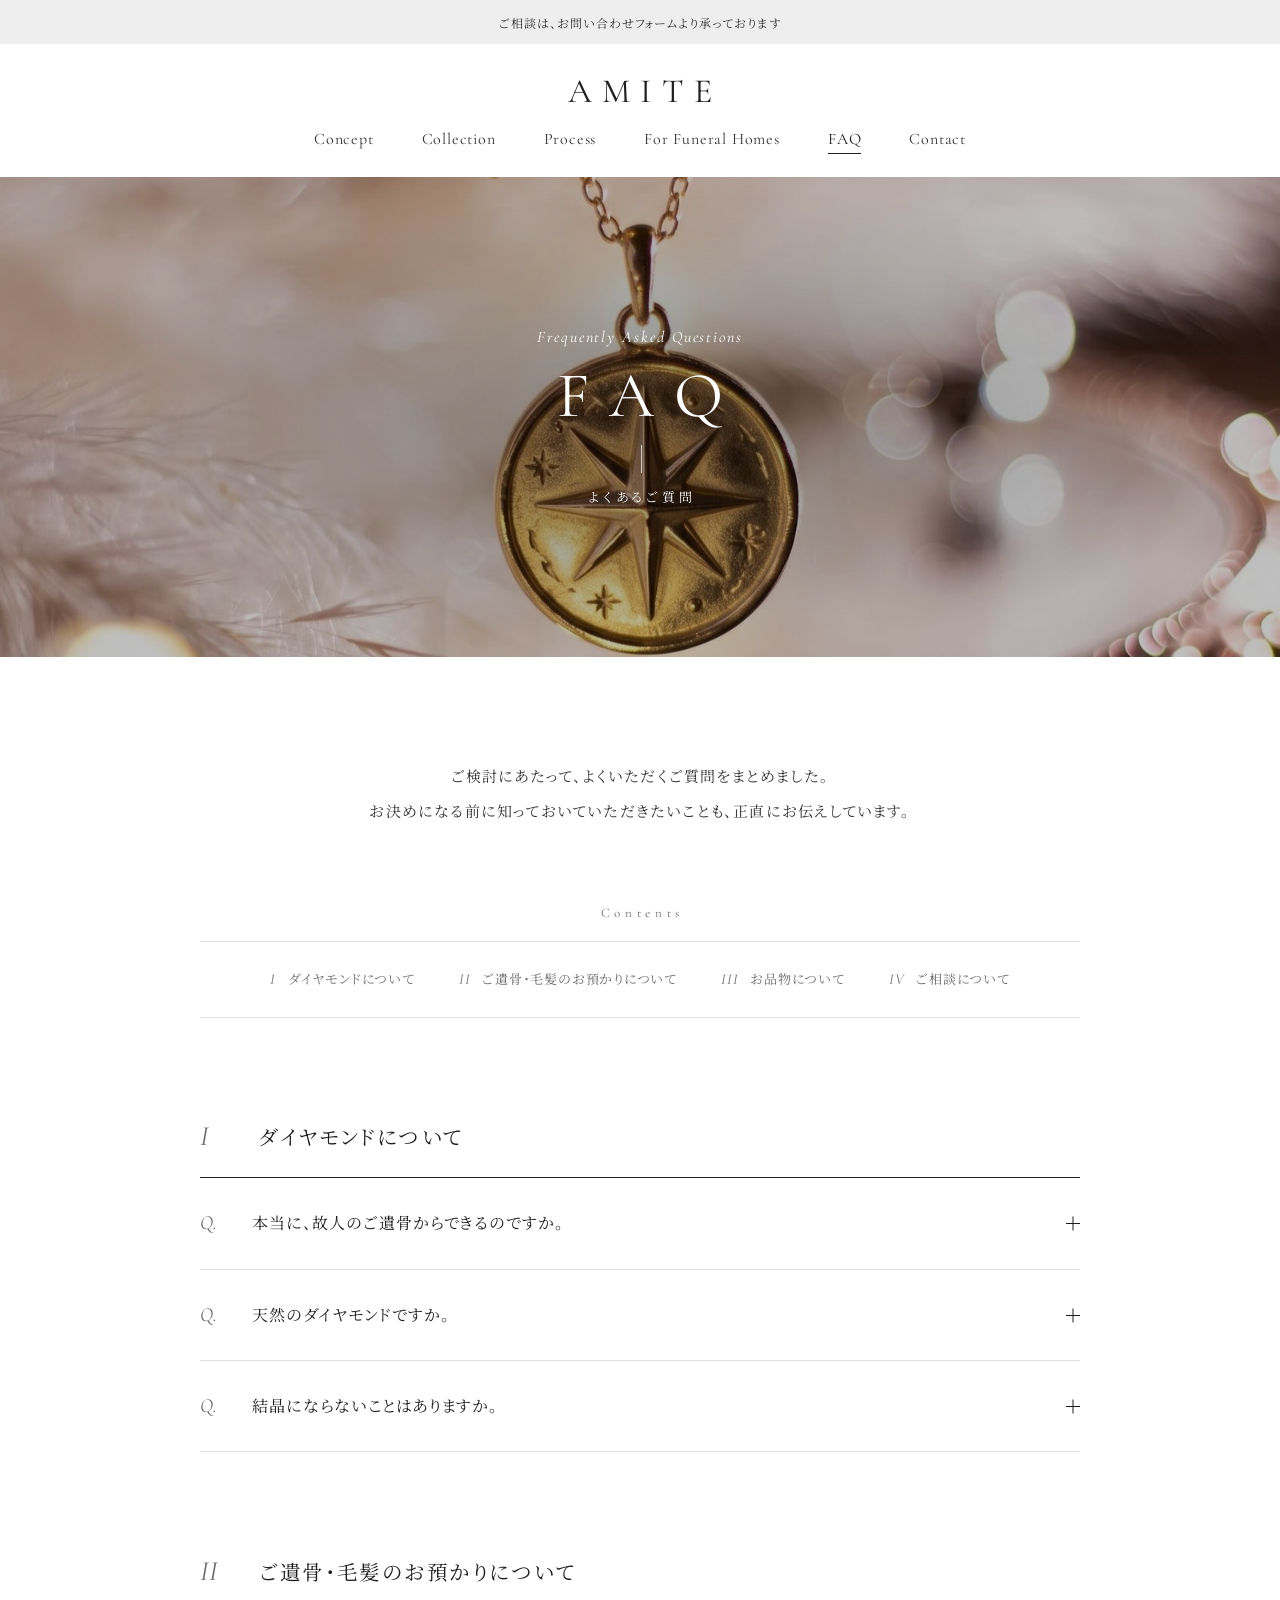
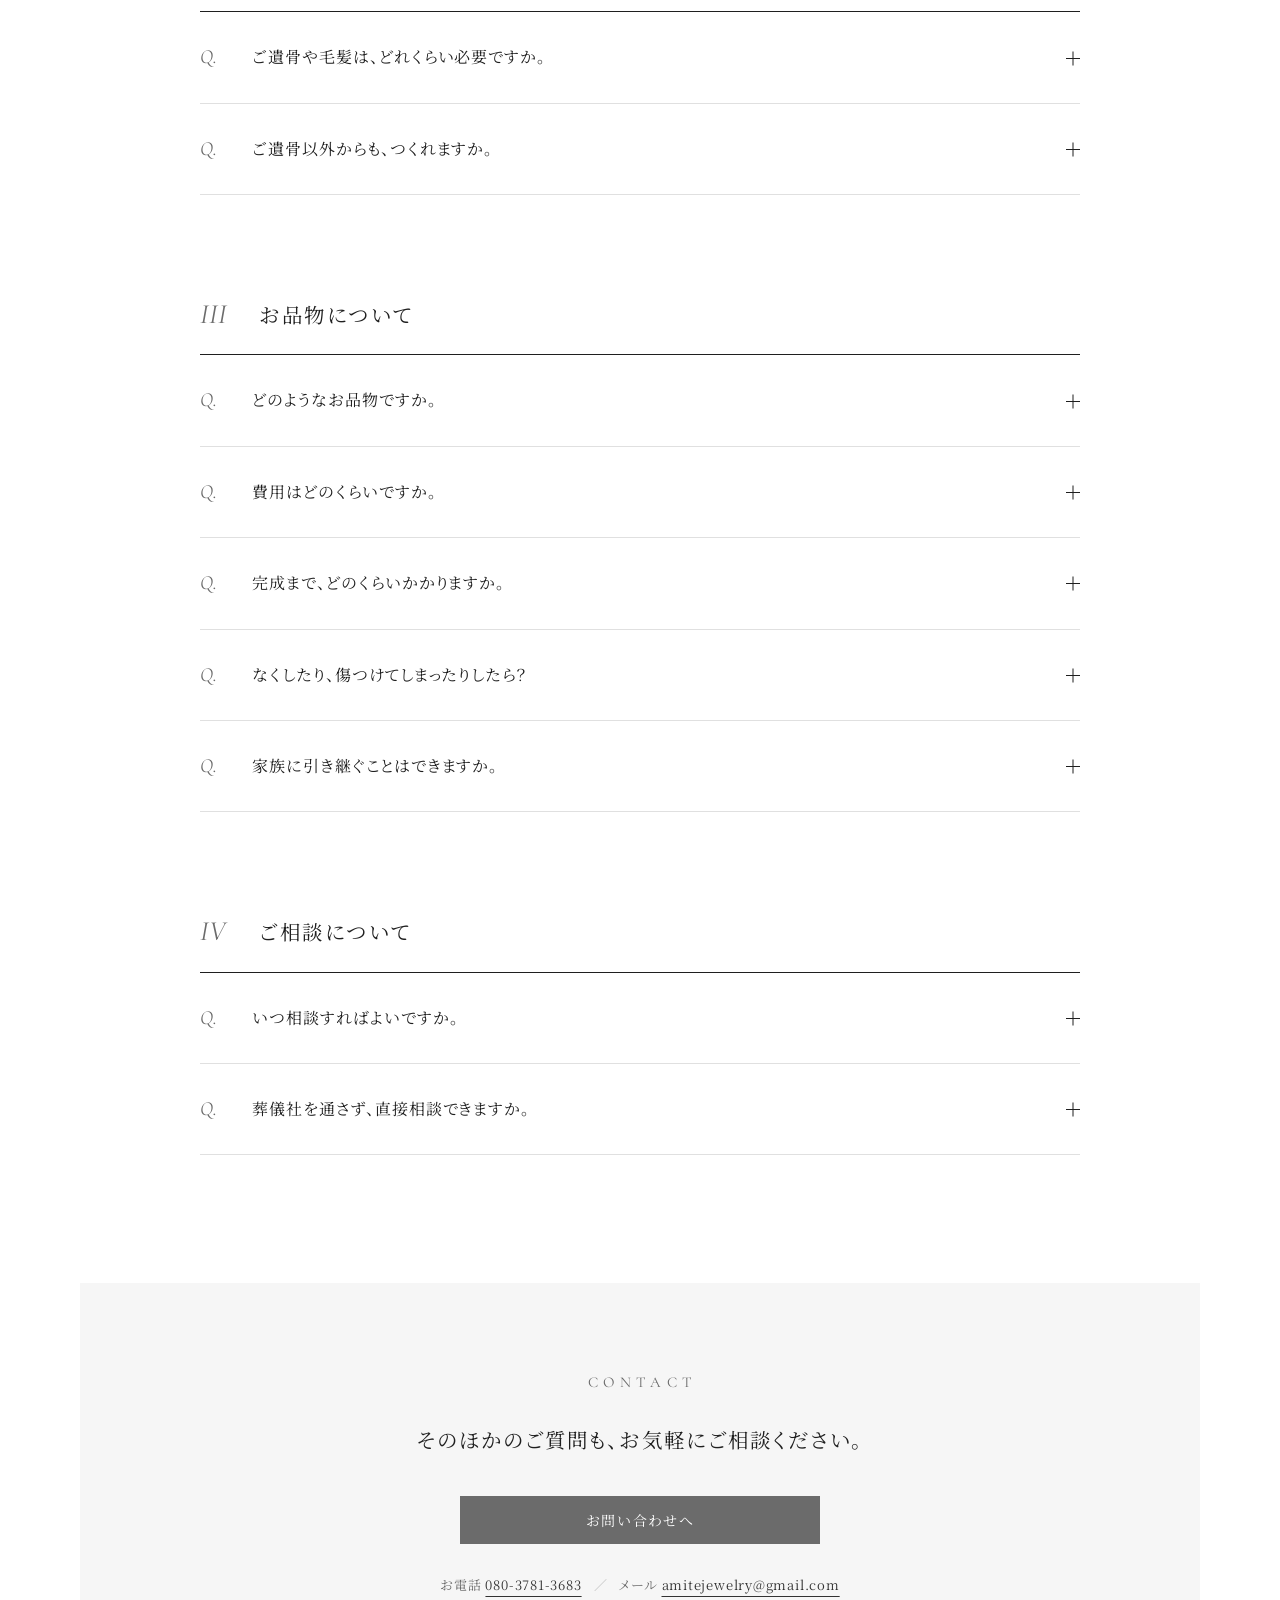
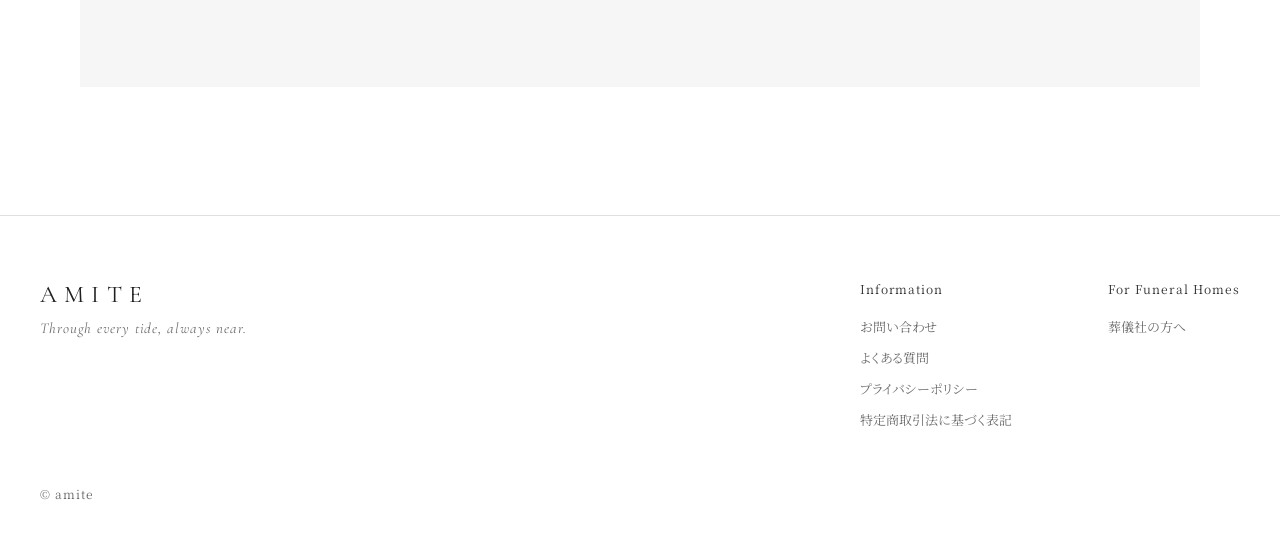
==== commit 4b5be12d: "FAQページを中央揃えの上質なデザインに刷新 Co-Authored-By: Claude Opus 5.5 <noreply@anthropic.com> Claude-Session: https" ====
--- a/site/faq.html
+++ b/site/faq.html
@@ -8,8 +8,8 @@
 <link rel="preconnect" href="https://fonts.googleapis.com">
 <link rel="preconnect" href="https://fonts.gstatic.com" crossorigin>
 <link href="https://fonts.googleapis.com/css2?family=Cormorant+Garamond:ital,wght@0,400;1,400&family=Noto+Serif+JP:wght@400;600&display=swap" rel="stylesheet">
-<link rel="stylesheet" href="css/style.css">
-<script src="js/main.js" defer></script>
+<link rel="stylesheet" href="css/style.css?v=20261021b">
+<script src="js/main.js?v=20261021b" defer></script>
 </head>
 <body>
 
@@ -29,85 +29,130 @@
 </header>
 
 <main class="faq-page">
-  <div class="faq-head">
-    <h1 class="display">FAQ</h1>
-    <p>よくあるご質問</p>
+  <section class="page-hero">
+    <img src="assets/motif-star.jpg" alt="" style="object-position:50% 46%">
+    <div class="page-hero-shade"></div>
+    <div class="page-hero-copy">
+      <p class="page-hero-en">Frequently Asked Questions</p>
+      <h1 class="page-hero-title">FAQ</h1>
+      <p class="page-hero-ja">よくあるご質問</p>
+    </div>
+  </section>
+
+  <p class="faq-intro">ご検討にあたって、よくいただくご質問をまとめました。<br>お決めになる前に知っておいていただきたいことも、正直にお伝えしています。</p>
+
+  <div class="faq-layout">
+    <nav class="faq-index" aria-label="質問の分類">
+      <p class="faq-index-title">Contents</p>
+      <ol>
+        <li><a href="#faq-cat-1" data-scroll="faq-cat-1"><span class="faq-index-num">I</span>ダイヤモンドについて</a></li>
+        <li><a href="#faq-cat-2" data-scroll="faq-cat-2"><span class="faq-index-num">II</span>ご遺骨・毛髪のお預かりについて</a></li>
+        <li><a href="#faq-cat-3" data-scroll="faq-cat-3"><span class="faq-index-num">III</span>お品物について</a></li>
+        <li><a href="#faq-cat-4" data-scroll="faq-cat-4"><span class="faq-index-num">IV</span>ご相談について</a></li>
+      </ol>
+    </nav>
+    <div class="faq-body">
+      <section class="faq-group" id="faq-cat-1" aria-labelledby="faq-g1">
+        <div class="faq-group-head"><span class="faq-num">I</span><h2 id="faq-g1">ダイヤモンドについて</h2></div>
+        <details class="faq-item">
+          <summary><span class="faq-q">Q.</span><span class="faq-text">本当に、故人のご遺骨からできるのですか。</span><span class="faq-icon" aria-hidden="true"></span></summary>
+          <div class="faq-a"><div class="faq-a-inner"><span class="faq-a-mark">A.</span><div class="faq-a-body">
+            <p>ご遺骨に含まれる炭素を取り出し、高温低圧の環境で少しずつ結晶を育てます。技術としては確立されたものです。私たちは製造の各工程で管理番号をお伝えし、検品の証明書をお付けしています。</p>
+          </div></div></div>
+        </details>
+        <details class="faq-item">
+          <summary><span class="faq-q">Q.</span><span class="faq-text">天然のダイヤモンドですか。</span><span class="faq-icon" aria-hidden="true"></span></summary>
+          <div class="faq-a"><div class="faq-a-inner"><span class="faq-a-mark">A.</span><div class="faq-a-body">
+            <p>実験室で生成されるラボグロウンダイヤモンドです。天然ダイヤモンドではありません。</p>
+          </div></div></div>
+        </details>
+        <details class="faq-item">
+          <summary><span class="faq-q">Q.</span><span class="faq-text">結晶にならないことはありますか。</span><span class="faq-icon" aria-hidden="true"></span></summary>
+          <div class="faq-a"><div class="faq-a-inner"><span class="faq-a-mark">A.</span><div class="faq-a-body">
+            <p>ごくまれにあります。これまでのところ、ほとんどの場合は問題なく結晶になっています。万が一そうならなかった場合は、全額をご返金します。ただし、お預かりしたご遺骨はお返しできません。</p>
+          </div></div></div>
+        </details>
+      </section>
+      <section class="faq-group" id="faq-cat-2" aria-labelledby="faq-g2">
+        <div class="faq-group-head"><span class="faq-num">II</span><h2 id="faq-g2">ご遺骨・毛髪のお預かりについて</h2></div>
+        <details class="faq-item">
+          <summary><span class="faq-q">Q.</span><span class="faq-text">ご遺骨や毛髪は、どれくらい必要ですか。</span><span class="faq-icon" aria-hidden="true"></span></summary>
+          <div class="faq-a"><div class="faq-a-inner"><span class="faq-a-mark">A.</span><div class="faq-a-body">
+            <p>約2〜3グラムです。ごく一部で、すべてをお預かりするものではありません。</p>
+          </div></div></div>
+        </details>
+        <details class="faq-item">
+          <summary><span class="faq-q">Q.</span><span class="faq-text">ご遺骨以外からも、つくれますか。</span><span class="faq-icon" aria-hidden="true"></span></summary>
+          <div class="faq-a"><div class="faq-a-inner"><span class="faq-a-mark">A.</span><div class="faq-a-body">
+            <p>毛髪からもおつくりできます。</p>
+          </div></div></div>
+        </details>
+      </section>
+      <section class="faq-group" id="faq-cat-3" aria-labelledby="faq-g3">
+        <div class="faq-group-head"><span class="faq-num">III</span><h2 id="faq-g3">お品物について</h2></div>
+        <details class="faq-item">
+          <summary><span class="faq-q">Q.</span><span class="faq-text">どのようなお品物ですか。</span><span class="faq-icon" aria-hidden="true"></span></summary>
+          <div class="faq-a"><div class="faq-a-inner"><span class="faq-a-mark">A.</span><div class="faq-a-body">
+            <dl class="faq-spec">
+            <div><dt>かたち</dt><dd>ペンダント（チェーン付き）</dd></div>
+            <div><dt>素材</dt><dd>K18／ご遺骨または毛髪から生成したダイヤモンド</dd></div>
+            <div><dt>サイズ</dt><dd>0.3ct・0.5ct・0.7ct・1.0ct</dd></div>
+            </dl>
+          </div></div></div>
+        </details>
+        <details class="faq-item">
+          <summary><span class="faq-q">Q.</span><span class="faq-text">費用はどのくらいですか。</span><span class="faq-icon" aria-hidden="true"></span></summary>
+          <div class="faq-a"><div class="faq-a-inner"><span class="faq-a-mark">A.</span><div class="faq-a-body">
+            <p>仕様・価格は別途ご案内します。お気軽にお問い合わせください。</p>
+          </div></div></div>
+        </details>
+        <details class="faq-item">
+          <summary><span class="faq-q">Q.</span><span class="faq-text">完成まで、どのくらいかかりますか。</span><span class="faq-icon" aria-hidden="true"></span></summary>
+          <div class="faq-a"><div class="faq-a-inner"><span class="faq-a-mark">A.</span><div class="faq-a-body">
+            <p>素材のお預かりから、およそ5か月です。</p>
+          </div></div></div>
+        </details>
+        <details class="faq-item">
+          <summary><span class="faq-q">Q.</span><span class="faq-text">なくしたり、傷つけてしまったりしたら？</span><span class="faq-icon" aria-hidden="true"></span></summary>
+          <div class="faq-a"><div class="faq-a-inner"><span class="faq-a-mark">A.</span><div class="faq-a-body">
+            <p>同じものを作り直すことはできません。この点は、お決めになる前に必ずご承知おきください。</p>
+          </div></div></div>
+        </details>
+        <details class="faq-item">
+          <summary><span class="faq-q">Q.</span><span class="faq-text">家族に引き継ぐことはできますか。</span><span class="faq-icon" aria-hidden="true"></span></summary>
+          <div class="faq-a"><div class="faq-a-inner"><span class="faq-a-mark">A.</span><div class="faq-a-body">
+            <p>お手元に置いたのち、ご自身のお子さまやお孫さまへ引き継いでいくこともできます。</p>
+          </div></div></div>
+        </details>
+      </section>
+      <section class="faq-group" id="faq-cat-4" aria-labelledby="faq-g4">
+        <div class="faq-group-head"><span class="faq-num">IV</span><h2 id="faq-g4">ご相談について</h2></div>
+        <details class="faq-item">
+          <summary><span class="faq-q">Q.</span><span class="faq-text">いつ相談すればよいですか。</span><span class="faq-icon" aria-hidden="true"></span></summary>
+          <div class="faq-a"><div class="faq-a-inner"><span class="faq-a-mark">A.</span><div class="faq-a-body">
+            <p>お急ぎになる必要はありません。納骨時でも、四十九日でも、一周忌でも、十年後でも。ご家族の気持ちが定まったときに、はじめてご相談ください。決めないという選択も、もちろんあります。</p>
+          </div></div></div>
+        </details>
+        <details class="faq-item">
+          <summary><span class="faq-q">Q.</span><span class="faq-text">葬儀社を通さず、直接相談できますか。</span><span class="faq-icon" aria-hidden="true"></span></summary>
+          <div class="faq-a"><div class="faq-a-inner"><span class="faq-a-mark">A.</span><div class="faq-a-body">
+            <p>はい。葬儀社さまの窓口のほか、amiteのご相談窓口でも直接承っております。</p>
+            <dl class="faq-spec faq-contact">
+            <div><dt>電話</dt><dd><a href="tel:08037813683">080-3781-3683</a></dd></div>
+            <div><dt>メール</dt><dd><a href="mailto:amitejewelry@gmail.com">amitejewelry@gmail.com</a></dd></div>
+            </dl>
+          </div></div></div>
+        </details>
+      </section>
+    </div>
   </div>
 
-  <section class="faq-group" aria-labelledby="faq-g1">
-    <h2 class="faq-group-title" id="faq-g1">ダイヤモンドについて</h2>
-    <details class="faq-item">
-      <summary><span class="faq-q">Q</span><span class="faq-text">本当に、故人のご遺骨からできるのですか。</span></summary>
-      <div class="faq-a"><p>ご遺骨に含まれる炭素を取り出し、高温低圧の環境で少しずつ結晶を育てます。技術としては確立されたものです。私たちは製造の各工程で管理番号をお伝えし、検品の証明書をお付けしています。</p></div>
-    </details>
-    <details class="faq-item">
-      <summary><span class="faq-q">Q</span><span class="faq-text">天然のダイヤモンドですか。</span></summary>
-      <div class="faq-a"><p>実験室で生成されるラボグロウンダイヤモンドです。天然ダイヤモンドではありません。</p></div>
-    </details>
-    <details class="faq-item">
-      <summary><span class="faq-q">Q</span><span class="faq-text">結晶にならないことはありますか。</span></summary>
-      <div class="faq-a"><p>ごくまれにあります。これまでのところ、ほとんどの場合は問題なく結晶になっています。万が一そうならなかった場合は、全額をご返金します。ただし、お預かりしたご遺骨はお返しできません。</p></div>
-    </details>
+  <section class="faq-cta">
+    <p class="eyebrow">CONTACT</p>
+    <p class="faq-cta-text">そのほかのご質問も、<br class="sp-only">お気軽にご相談ください。</p>
+    <a href="index.html#contact" class="btn-primary btn-link">お問い合わせへ</a>
+    <p class="faq-cta-sub">お電話 <a href="tel:08037813683">080-3781-3683</a><span class="faq-cta-sep">／</span>メール <a href="mailto:amitejewelry@gmail.com">amitejewelry@gmail.com</a></p>
   </section>
-
-  <section class="faq-group" aria-labelledby="faq-g2">
-    <h2 class="faq-group-title" id="faq-g2">ご遺骨・毛髪のお預かりについて</h2>
-    <details class="faq-item">
-      <summary><span class="faq-q">Q</span><span class="faq-text">ご遺骨や毛髪は、どれくらい必要ですか。</span></summary>
-      <div class="faq-a"><p>約2〜3グラムです。ごく一部で、すべてをお預かりするものではありません。</p></div>
-    </details>
-    <details class="faq-item">
-      <summary><span class="faq-q">Q</span><span class="faq-text">ご遺骨以外からも、つくれますか。</span></summary>
-      <div class="faq-a"><p>毛髪からもおつくりできます。</p></div>
-    </details>
-  </section>
-
-  <section class="faq-group" aria-labelledby="faq-g3">
-    <h2 class="faq-group-title" id="faq-g3">お品物について</h2>
-    <details class="faq-item">
-      <summary><span class="faq-q">Q</span><span class="faq-text">どのようなお品物ですか。</span></summary>
-      <div class="faq-a">
-        <dl class="faq-spec">
-          <div><dt>かたち</dt><dd>ペンダント（チェーン付き）</dd></div>
-          <div><dt>素材</dt><dd>K18／ご遺骨または毛髪から生成したダイヤモンド</dd></div>
-          <div><dt>サイズ</dt><dd>0.3ct・0.5ct・0.7ct・1.0ct</dd></div>
-        </dl>
-      </div>
-    </details>
-    <details class="faq-item">
-      <summary><span class="faq-q">Q</span><span class="faq-text">費用はどのくらいですか。</span></summary>
-      <div class="faq-a"><p>仕様・価格は別途ご案内します。お気軽にお問い合わせください。</p></div>
-    </details>
-    <details class="faq-item">
-      <summary><span class="faq-q">Q</span><span class="faq-text">完成まで、どのくらいかかりますか。</span></summary>
-      <div class="faq-a"><p>素材のお預かりから、およそ5か月です。</p></div>
-    </details>
-    <details class="faq-item">
-      <summary><span class="faq-q">Q</span><span class="faq-text">なくしたり、傷つけてしまったりしたら？</span></summary>
-      <div class="faq-a"><p>同じものを作り直すことはできません。この点は、お決めになる前に必ずご承知おきください。</p></div>
-    </details>
-    <details class="faq-item">
-      <summary><span class="faq-q">Q</span><span class="faq-text">家族に引き継ぐことはできますか。</span></summary>
-      <div class="faq-a"><p>お手元に置いたのち、ご自身のお子さまやお孫さまへ引き継いでいくこともできます。</p></div>
-    </details>
-  </section>
-
-  <section class="faq-group" aria-labelledby="faq-g4">
-    <h2 class="faq-group-title" id="faq-g4">ご相談について</h2>
-    <details class="faq-item">
-      <summary><span class="faq-q">Q</span><span class="faq-text">いつ相談すればよいですか。</span></summary>
-      <div class="faq-a"><p>お急ぎになる必要はありません。納骨時でも、四十九日でも、一周忌でも、十年後でも。ご家族の気持ちが定まったときに、はじめてご相談ください。決めないという選択も、もちろんあります。</p></div>
-    </details>
-    <details class="faq-item">
-      <summary><span class="faq-q">Q</span><span class="faq-text">葬儀社を通さず、直接相談できますか。</span></summary>
-      <div class="faq-a"><p>はい。葬儀社さまの窓口のほか、amiteのご相談窓口でも直接承っております。</p></div>
-    </details>
-  </section>
-
-  <div class="faq-cta">
-    <p>そのほかのご質問も、<br class="sp-only">お気軽にご相談ください。</p>
-    <a href="index.html#contact" class="btn-primary btn-link">お問い合わせへ</a>
-  </div>
 </main>
 
 <footer class="site-footer">
--- a/site/css/style.css
+++ b/site/css/style.css
@@ -298,31 +298,83 @@
 
 /* ---------- FAQ ---------- */
 section[id] { scroll-margin-top: 120px; }
-.faq-page { max-width: 880px; margin: 0 auto; padding: clamp(80px, 9vw, 140px) var(--side) clamp(96px, 10vw, 160px); display: flex; flex-direction: column; gap: 72px; }
-.faq-head { display: flex; flex-direction: column; align-items: center; gap: 16px; text-align: center; }
-.faq-head .display { padding-left: 0.3em; }
-.faq-head p { margin: 0; font-size: 14px; letter-spacing: 0.12em; color: var(--c-secondary); }
+.faq-page { padding-bottom: clamp(96px, 10vw, 160px); }
+
+.page-hero { position: relative; height: clamp(320px, 38vw, 480px); overflow: hidden; background: #8C8478; }
+.page-hero img { position: absolute; inset: 0; width: 100%; height: 100%; object-fit: cover; display: block; transform: scale(1.04); animation: page-hero-in 2.4s ease forwards; }
+.page-hero-shade { position: absolute; inset: 0; background: radial-gradient(ellipse at center, #00000073 0%, #00000040 70%); }
+.page-hero-copy {
+  position: absolute; inset: 0; display: flex; flex-direction: column; align-items: center; justify-content: center;
+  gap: 14px; color: #fff; text-align: center;
+  opacity: 0; animation: page-hero-copy-in 1.6s ease .3s forwards;
+}
+.page-hero-en { margin: 0; font-family: var(--f-en); font-style: italic; font-size: 16px; letter-spacing: 0.12em; }
+.page-hero-title { margin: 0; font-weight: 400; font-family: var(--f-en); font-size: clamp(44px, 5vw, 64px); line-height: 1.1; letter-spacing: 0.32em; padding-left: 0.32em; }
+.page-hero-ja { margin: 0; font-size: 13px; letter-spacing: 0.3em; padding-left: 0.3em; }
+.page-hero-ja::before { content: ''; display: block; width: 1px; height: 28px; margin: 0 auto 14px; background: #FFFFFFB3; }
+@keyframes page-hero-in { to { transform: scale(1); } }
+@keyframes page-hero-copy-in { from { opacity: 0; transform: translateY(12px); } to { opacity: 1; transform: none; } }
+
+.faq-intro {
+  margin: 0 auto; max-width: 720px; padding: clamp(72px, 8vw, 120px) var(--side) clamp(56px, 6vw, 96px);
+  text-align: center; font-size: 15px; line-height: 2.3; letter-spacing: 0.08em; color: var(--c-text);
+}
+
+.faq-layout {
+  max-width: calc(880px + var(--side) * 2); margin: 0 auto; padding: 0 var(--side);
+  display: flex; flex-direction: column; gap: clamp(72px, 8vw, 112px);
+}
+.faq-index { display: flex; flex-direction: column; align-items: center; gap: 20px; }
+.faq-index-title { margin: 0; padding-left: 0.36em; font-family: var(--f-en); font-size: 13px; letter-spacing: 0.36em; color: var(--c-secondary); }
+.faq-index ol { margin: 0; padding: 24px 0; list-style: none; display: flex; flex-wrap: wrap; justify-content: center; gap: 12px 44px; width: 100%; border-top: 1px solid var(--c-border); border-bottom: 1px solid var(--c-border); }
+.faq-index a { display: flex; gap: 12px; align-items: baseline; font-size: 13px; line-height: 1.8; letter-spacing: 0.06em; color: var(--c-secondary); text-decoration: none; transition: color .3s; }
+.faq-index a:hover { color: var(--c-primary); }
+.faq-index-num { font-family: var(--f-en); font-style: italic; font-size: 15px; }
+
+.faq-body { display: flex; flex-direction: column; gap: clamp(72px, 8vw, 112px); }
 .faq-group { display: flex; flex-direction: column; }
-.faq-group-title { margin: 0 0 20px; font-weight: 400; font-size: 17px; line-height: 30px; letter-spacing: 0.08em; color: var(--c-primary); }
-.faq-item { border-top: 1px solid var(--c-border); }
-.faq-item:last-child { border-bottom: 1px solid var(--c-border); }
+.faq-group-head { display: flex; align-items: baseline; gap: 20px; padding-bottom: 24px; border-bottom: 1px solid var(--c-primary); }
+.faq-num { font-family: var(--f-en); font-style: italic; font-size: 28px; line-height: 1; color: var(--c-secondary); min-width: 1.4em; }
+.faq-group-head h2 { margin: 0; font-weight: 400; font-size: clamp(18px, 1.6vw, 21px); line-height: 1.6; letter-spacing: 0.12em; color: var(--c-primary); }
+
+.faq-item { border-bottom: 1px solid var(--c-border); }
 .faq-item summary {
   list-style: none; cursor: pointer;
-  display: grid; grid-template-columns: 28px minmax(0, 1fr) 16px; gap: 12px; align-items: baseline;
-  padding: 24px 0; font-size: 16px; line-height: 1.8; letter-spacing: 0.05em; color: var(--c-primary);
+  display: grid; grid-template-columns: 40px minmax(0, 1fr) 20px; gap: 12px; align-items: baseline;
+  padding: 30px 0; font-size: 16px; line-height: 1.9; letter-spacing: 0.06em; color: var(--c-primary);
+  transition: color .3s;
 }
 .faq-item summary::-webkit-details-marker { display: none; }
-.faq-item summary::after { content: '+'; font-family: var(--f-en); font-size: 22px; line-height: 1; color: var(--c-secondary); justify-self: end; transition: transform .3s ease; }
-.faq-item[open] summary::after { transform: rotate(45deg); }
-.faq-q { font-family: var(--f-en); font-size: 20px; color: var(--c-secondary); }
-.faq-a { padding: 0 28px 28px 40px; font-size: 15px; line-height: 2.1; letter-spacing: 0.05em; color: var(--c-text); }
-.faq-a p { margin: 0; }
-.faq-spec { margin: 0; display: flex; flex-direction: column; gap: 6px; }
-.faq-spec div { display: grid; grid-template-columns: 5em minmax(0, 1fr); gap: 12px; }
+.faq-item summary:hover .faq-text { color: var(--c-secondary); }
+.faq-text { transition: color .3s; }
+.faq-q, .faq-a-mark { font-family: var(--f-en); font-style: italic; font-size: 20px; line-height: 1; color: var(--c-secondary); }
+.faq-icon { position: relative; width: 14px; height: 14px; justify-self: end; align-self: center; }
+.faq-icon::before, .faq-icon::after { content: ''; position: absolute; left: 0; right: 0; top: 50%; height: 1px; background: var(--c-primary); transition: transform .5s ease, opacity .5s ease; }
+.faq-icon::after { transform: rotate(90deg); }
+.faq-item.is-open .faq-icon::after { transform: rotate(0deg); opacity: 0; }
+.faq-a { overflow: hidden; transition: height .5s ease; }
+.faq-a-inner { display: grid; grid-template-columns: 40px minmax(0, 1fr); gap: 12px; padding: 0 32px 36px 0; }
+.faq-a-mark { padding-top: 6px; }
+.faq-a-body { font-size: 15px; line-height: 2.2; letter-spacing: 0.06em; color: var(--c-text); }
+.faq-a-body p { margin: 0; }
+.faq-a-body a { color: var(--c-primary); }
+.faq-spec { margin: 0; display: flex; flex-direction: column; gap: 8px; }
+.faq-spec div { display: grid; grid-template-columns: 5em minmax(0, 1fr); gap: 16px; }
 .faq-spec dt { color: var(--c-secondary); }
 .faq-spec dd { margin: 0; }
-.faq-cta { display: flex; flex-direction: column; align-items: center; gap: 32px; text-align: center; padding-top: 24px; }
-.faq-cta p { margin: 0; font-size: 16px; line-height: 2; letter-spacing: 0.06em; color: var(--c-primary); }
+.faq-contact { margin-top: 16px; padding-top: 16px; border-top: 1px solid var(--c-border); }
+
+.faq-cta {
+  margin: clamp(96px, 10vw, 160px) auto 0; max-width: 1120px; width: calc(100% - var(--side) * 2);
+  background: var(--c-neutral); padding: clamp(64px, 7vw, 104px) 24px;
+  display: flex; flex-direction: column; align-items: center; gap: 28px; text-align: center;
+}
+.faq-cta .eyebrow { margin: 0; padding-left: 0.36em; }
+.faq-cta-text { margin: 0; font-size: clamp(18px, 1.6vw, 21px); line-height: 2; letter-spacing: 0.1em; color: var(--c-primary); }
+.faq-cta .btn-primary { margin-top: 8px; }
+.faq-cta-sub { margin: 0; font-size: 13px; line-height: 2; letter-spacing: 0.06em; color: var(--c-secondary); }
+.faq-cta-sub a { color: var(--c-text); }
+.faq-cta-sep { margin: 0 12px; color: var(--c-border-strong); }
 
 /* ---------- Footer ---------- */
 .site-footer {
@@ -411,6 +463,8 @@
 }
 
 @media (max-width: 900px) {
+  .faq-index ol { justify-content: flex-start; gap: 12px 28px; }
+  .faq-index { align-items: flex-start; }
   .info { grid-template-columns: minmax(0, 1fr); }
   .info-booklet { border-right: none; border-bottom: 1px solid var(--c-border); }
   .concept { grid-template-columns: minmax(0, 1fr); padding: 88px var(--side) 96px; gap: 48px; }
@@ -485,9 +539,15 @@
   .fh-message { padding-left: 16px; }
   .contact { padding: 96px 24px; gap: 36px; }
   .contact p { font-size: 15px; }
-  .faq-page { gap: 56px; }
-  .faq-item summary { font-size: 15px; padding: 20px 0; grid-template-columns: 22px minmax(0, 1fr) 16px; gap: 10px; }
-  .faq-a { padding: 0 8px 24px 32px; font-size: 14px; }
+  .page-hero { height: 280px; }
+  .faq-intro { font-size: 14px; text-align: left; }
+  .faq-intro br:not(.sp-only) { display: none; }
+  .faq-item summary { font-size: 15px; padding: 24px 0; grid-template-columns: 28px minmax(0, 1fr) 14px; gap: 8px; }
+  .faq-a-inner { grid-template-columns: 28px minmax(0, 1fr); gap: 8px; padding: 0 0 28px; }
+  .faq-a-body { font-size: 14px; }
+  .faq-q, .faq-a-mark { font-size: 18px; }
+  .faq-cta { width: 100%; }
+  .faq-cta-sep { display: block; height: 0; overflow: hidden; }
   .footer-links { gap: 48px; }
   .modal { padding: 24px 12px; }
   .modal-panel { padding: 32px 22px; gap: 24px; }
